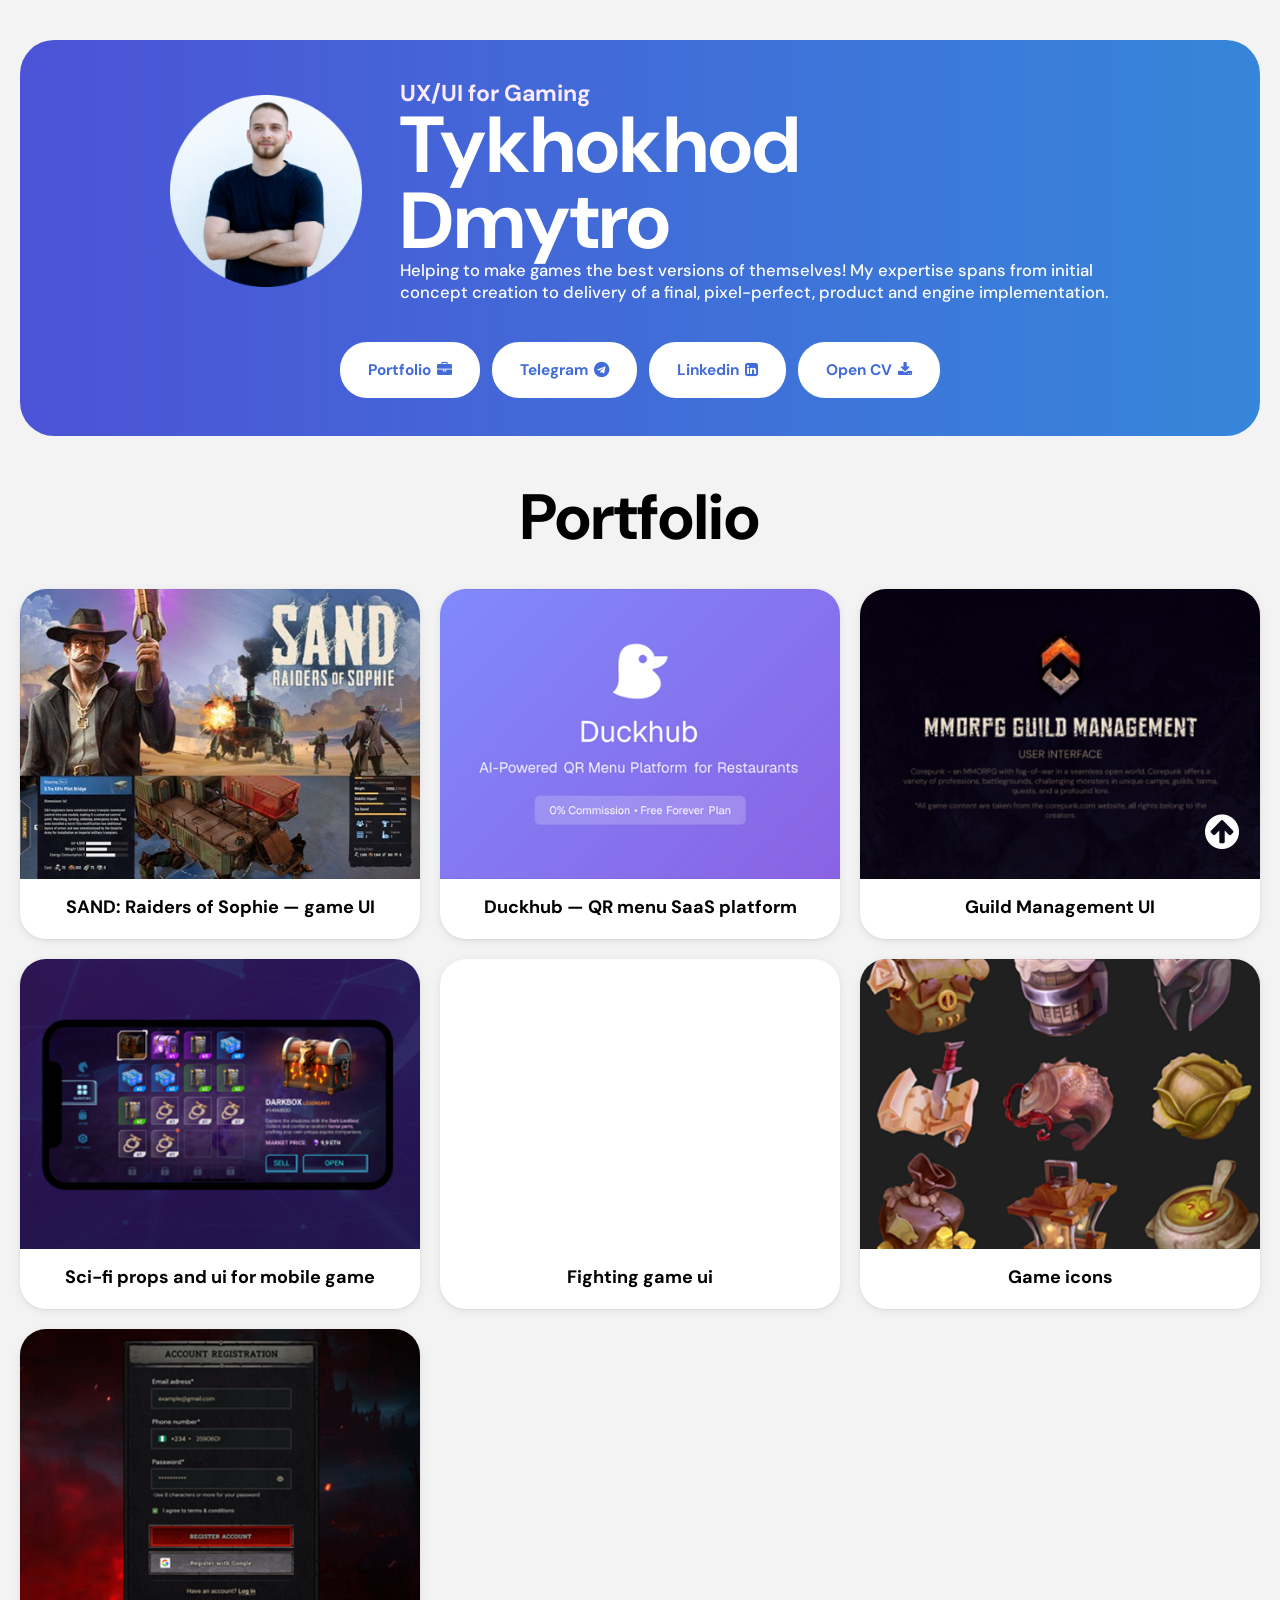
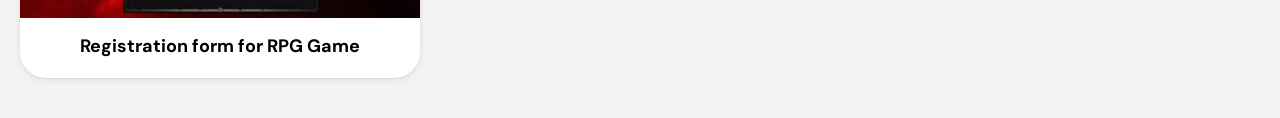
==== index.html @ 4eb7c81b "Make the hero fluid and level the header buttons Portfolio was the only button rendered in the orang" ====
<!DOCTYPE html>
<html lang="en">
<head>
    <meta charset="UTF-8">
    <meta name="viewport" content="width=device-width, initial-scale=1, shrink-to-fit=no">
    <title>Portfolio</title>
    <link rel="stylesheet" href="static/main.css">
    <link rel="stylesheet" href="static/default.css">
    <link rel="stylesheet" href="https://fonts.googleapis.com/css?family=DM Sans">
    <link rel="icon" type="image/png" href="assets/images/img_Profile.png">
    <link rel="stylesheet" href="static/font-awesome-4.7.0/css/font-awesome.min.css">
    <style>
        body {
            font-family: "DM Sans", sans-serif;
        }
    </style>
</head>
<body>
<div class="container">
    <div class="main">
        <header>
            <div class="logo-section">
                <div class="avatar">
                    <img src="assets/images/img_Profile.png" alt="avatar">
                </div>
                <div class="wrap-description">
                    <div class="profile">UX/UI for Gaming</div>
                    <div class="name">
                        <div>Tykhokhod</div>
                        <div class="first-name">Dmytro</div>
                    </div>
                    <div class="description">
                        Helping to make games the best versions of themselves!
                        My expertise spans from initial concept creation to delivery of a final,
                        pixel-perfect, product and engine implementation.
                    </div>
                </div>
            </div>
        </header>


        <nav>
            <div class="btn-block">
                <div class="adapted">
                    <button class="btn btn-common" type="button" onclick="moveToPosition(portfolioSection)">
                        <span>Portfolio</span>
                        <i class="fa fa-briefcase"></i>
                    </button>
                    <button class="btn btn-common" type="button" onclick="openUrlInNewTab(telegramUrl)">
                        <span class="telegram">Telegram</span>
                        <i class="fa fa-telegram"></i>
                    </button>
                    <button class="btn btn-common" type="button" onclick="openUrlInNewTab(linkedinUrl)">
                        <span class="linkedin">Linkedin</span>
                        <i class="fa fa-linkedin-square"></i>
                    </button>
                </div>
                <button class="btn btn-common" type="button" onclick="openUrlInNewTab(cvUrl)">
                    <span>Open CV</span>
                    <i class="fa fa-download"></i>
                </button>
            </div>
        </nav>

    </div>
</div>

<main>
    <div class="portfolio">
        <div class="title">
            Portfolio
        </div>
        <div class="content">
            
            <!-- One wrapping grid: add a card anywhere and the rows re-flow themselves. -->
            <div class="cards">
                <a class="card" href="https://store.steampowered.com/app/1431300/SAND_Raiders_of_Sophie/"
                   target="_blank" rel="noopener noreferrer">
                    <div class="card-media">
                        <img src="assets/images/sand_raiders_of_sophie.jpg"
                             alt="SAND: Raiders of Sophie key art and in-game builder interface">
                    </div>
                    <div class="card-name">SAND: Raiders of Sophie — game UI</div>
                </a>

                <a class="card" href="https://www.duck-hub.com/" target="_blank" rel="noopener noreferrer">
                    <div class="card-media">
                        <img src="assets/images/duckhub.png" alt="Duckhub QR menu platform">
                    </div>
                    <div class="card-name">Duckhub — QR menu SaaS platform</div>
                </a>

                <a class="card" href="https://www.behance.net/gallery/183406741/Guild-Management-Game-UIUX-Design"
                   target="_blank" rel="noopener noreferrer">
                    <div class="card-media">
                        <img src="assets/images/guild-management-ui.png" alt="Guild management game UI">
                    </div>
                    <div class="card-name">Guild Management UI</div>
                </a>

                <a class="card" href="assets/images/scifi_mobile_game.png" target="_blank" rel="noopener noreferrer">
                    <div class="card-media">
                        <img src="assets/images/scifi-props-mobile-game.png" alt="Sci-fi props and UI for a mobile game">
                    </div>
                    <div class="card-name">Sci-fi props and ui for mobile game</div>
                </a>

                <div class="card card-video">
                    <div class="card-media">
                        <iframe src="https://www.youtube.com/embed/bzh3uiaKFiM/?rel=0"
                                title="Fighting game UI showreel"
                                allow="accelerometer; clipboard-write; encrypted-media; gyroscope; picture-in-picture"
                                allowfullscreen></iframe>
                    </div>
                    <div class="card-name">Fighting game ui</div>
                </div>

                <a class="card" href="https://www.artstation.com/artwork/xJELr4" target="_blank" rel="noopener noreferrer">
                    <div class="card-media">
                        <img src="assets/images/game-icons.png" alt="Game icons">
                    </div>
                    <div class="card-name">Game icons</div>
                </a>

                <a class="card" href="https://www.figma.com/file/7AlN049v7YyGA1jC8XgDGQ/Registration-Form-for-RPG-Game%2C-input-and-button-kit?type=design&node-id=0-1&mode=design&t=4PBK07kCo82uoW28-0"
                   target="_blank" rel="noopener noreferrer">
                    <div class="card-media">
                        <img src="assets/images/registration-form-rpg.png" alt="Registration form for an RPG game">
                    </div>
                    <div class="card-name">Registration form for RPG Game</div>
                </a>
            </div>


            <button class="btn to-top" onclick="moveToPosition(logoSection)"><i class="fa fa-arrow-circle-up"></i></button>
        </div>
    </div>
</main>

<script src="static/app.js"></script>
</body>
</html>
---- static/main.css ----
body {
    display: flex;
    flex-direction: column;
    align-items: center;
    justify-content: center;
    background: #F3F3F3;
    max-width: 100%;
}

.container {
    width: 100%;
    max-width: 1450px;
    padding: 0 20px;
    display: flex;
    flex-direction: column;
    justify-content: center;
    align-items: center;
}

/* Fluid padding instead of the old fixed 40px 255px: that padding alone
   claimed 510px, which is why every narrow breakpoint had to pin .main to
   a hand-picked width to stop it bursting out of the viewport. */
.main {
    width: 100%;
    background: linear-gradient(to left, #3686DA, #4C53D6);
    border-radius: 34px;
    padding: clamp(24px, 3vw, 40px) clamp(20px, 5vw, 70px);
    margin-top: 40px;
}

/* wrap does the work a `flex-direction: column` breakpoint used to do:
   the text drops under the avatar exactly when it no longer fits. */
.logo-section {
    display: flex;
    flex-wrap: wrap;
    justify-content: center;
    align-items: center;
    gap: clamp(16px, 3vw, 40px);
    max-width: 940px;
    margin: 0 auto;
}
.wrap-description {
    flex: 1 1 340px;
    min-width: 0;
}

.avatar img {
    display: block;
    width: clamp(120px, 15vw, 221px);
    height: auto;
}

.profile {
    font-weight: 700;
    font-size: clamp(16px, 1.8vw, 24px);
    color: #FAEBFF;
}

/* One fluid ramp replaces the 88px / 28px / 28px / 28px staircase. */
.name {
    color: white;
    font-weight: 700 !important;
    font-size: clamp(36px, 6.2vw, 88px);
    line-height: 0.95;
    display: flex;
    flex-direction: column;
}

.description {
    font-size: clamp(14px, 1.3vw, 18px);
    font-weight: 500;
    color: white
}

.adapted {
    display: flex;
    flex-wrap: wrap;
    justify-content: center;
    gap: 12px;
}

.btn-block {
    display: flex;
    flex-wrap: wrap;
    justify-content: center;
    gap: 12px;
    margin-top: clamp(24px, 3vw, 40px);
}

.btn {
    border: none;
    outline: none;
    border-radius: 27px;
    padding: clamp(12px, 1.5vw, 18px) clamp(18px, 2.2vw, 28px);
    display: flex;
    justify-content: space-between;
    align-items: center;
    font-size: clamp(15px, 1.2vw, 18px);
    font-weight: 700;
    cursor: pointer;
}
.btn span {
    margin-right: 6px;
}

.btn img {
    width: 12px;
    height: 12px;
}

.btn-common {
    color: #426CD9;
    background: white;
}

.btn-common:hover {
    color: white;
    background: linear-gradient(to right, #FD5C33 0%, #FF5033 100%, #FC5F33 100%);
}

.btn-common:active {
    box-shadow: 0 0 3px 1px rgba(255, 255, 255, 0.5);
    background: #F04B26;
}
.btn-common:focus-visible {
    outline: 3px solid white;
    outline-offset: 3px;
}
.btn-play {
    background: #3B7BDA;
    width: 82px;
    height: 82px;
    border-radius: 50%;
    display: flex;justify-content: center;
    align-items: center;
    position: absolute;
    z-index: 12;
    top: 40%;
    left: 44%
}
.btn-play:hover {
    background: #5F9FFF;
}
.btn-play:active {
    background: #3B7BDA;
    box-shadow: 0 0 3px 1px rgba(255, 255, 255, 0.5);
}
.btn-play img {
    width: 38px;
    height: 38px;
}
.portfolio {
    width: 100%;
    display: flex;
    flex-direction: column;
    align-items: center;
    justify-content: center;
    font-size: 28px;
}
.portfolio .title {
    font-weight: 700;
    font-size: clamp(32px, 5vw, 68px);
    margin: 40px 0 30px;
}
.content {
    position: relative;
    width: 100%;
    max-width: 1469px; /* grid 1429 + 20px gutter each side */
    margin: 0 auto;
    padding: 0 20px 40px;
}
.to-top {
    position: fixed;
    z-index: 10;
    right: 20px;
    bottom: 30px;
    border-radius: 50%;
    width: 76px;
    font-size: 40px;
    color: white;
    background: linear-gradient(to right, #FD5C33 0%, #FF5033 100%, #FC5F33 100%);
    display: flex;
    justify-content: center;
    align-items: center;
    visibility: hidden;
}
.to-top:hover {
    color: white;
    box-shadow: 0 0 3px 1px rgba(0, 0, 0, 0.2);
}
.to-top:active {
    color: white;
    box-shadow: 0 0 3px 1px rgba(0, 0, 0, 0.5);
}
/* Responsive grid: cards reflow on their own, so rows are never hand-split.
   auto-fit keeps every column the same width, so a lone card on the last
   row stays the size of its siblings instead of stretching to fill it.
   min(100%, 380px) lets the track shrink below 380px on narrow phones
   instead of overflowing the screen. */
.cards {
    display: grid;
    grid-template-columns: repeat(auto-fit, minmax(min(100%, 380px), 1fr));
    gap: 20px;
    width: 100%;
    max-width: 1429px; /* 3 x 463 + 2 x 20 gap */
    margin: 0 auto;
}
.card {
    width: 100%;
    max-width: 463px;
    margin: 0 auto;
    border-radius: 26px;
    overflow: hidden;
    background: white;
    color: inherit;
    text-decoration: none;
    box-shadow: 0 1px 2px rgba(0, 0, 0, 0.06), 0 2px 8px rgba(0, 0, 0, 0.08);
    /* Short and decelerating: the motion is nearly over by the time the eye
       settles on the card, which is what makes a hover feel responsive
       rather than slow. ease-in-out spends its first third accelerating,
       so the same distance reads as sluggish. */
    transition: transform 160ms cubic-bezier(0.2, 0, 0, 1),
                box-shadow 160ms cubic-bezier(0.2, 0, 0, 1);
    display: flex;
    flex-direction: column;
    cursor: pointer;
}
/* Lift carries the "this is clickable" message; the scale only has to be
   large enough to be felt, not seen. The deeper shadow does the rest. */
.card:hover {
    transform: translateY(-4px) scale(1.015);
    box-shadow: 0 4px 8px rgba(0, 0, 0, 0.07), 0 12px 24px rgba(0, 0, 0, 0.14);
}
.card:active {
    transform: translateY(-1px) scale(1.005);
    transition-duration: 80ms;
}
.card:focus-visible {
    outline: 3px solid #426CD9;
    outline-offset: 3px;
}
.card-video, .card-video:hover, .card-video:active {
    cursor: default;
    transform: none;
    box-shadow: 0 1px 2px rgba(0, 0, 0, 0.06), 0 2px 8px rgba(0, 0, 0, 0.08);
}

@media (prefers-reduced-motion: reduce) {
    .card {
        transition: box-shadow 160ms ease;
    }
    .card:hover, .card:active {
        transform: none;
    }
}

/* Fixed ratio box: the media keeps its shape at any card width, and
   flex: none stops the column layout from squeezing its height. */
.card-media {
    flex: none;
    width: 100%;
    aspect-ratio: 461 / 334;
}
.card-media img,
.card-media iframe {
    display: block;
    width: 100%;
    height: 100%;
    object-fit: cover;
}

.card-name {
    flex: 1 0 auto;
    display: flex;
    align-items: center;
    justify-content: center;
    text-align: center;
    padding: 16px 24px 20px;
    font-size: 18px;
    font-weight: 700;
}

.props-overlay {
    display: none;
    width: 100%;
    min-height: 100vh;
    height: 1500px;
    background: rgba(0, 0, 0, 0.4);
    position: absolute;
    z-index: 20;
    top: 0;
}

.props-overlay i {
    position: absolute;
    z-index: 40;
    right: 22%;
    top: 12px;
}

.props-overlay img {
    position: absolute;
    z-index: 30;
    width: 800px;
    max-width: 80%;
    min-height: 96%;
    height: 1460px;
    top: 30px;
    right: 25%;
}
.fa-close {
    color: white;
    cursor: pointer;
}

@media only screen and (max-width: 600px) {
    /* Below this width the hero has wrapped, so the copy is under the
       avatar rather than beside it and reads better centred. */
    .wrap-description {
        text-align: center;
    }
    .main {
        margin-top: 0;
    }
    .to-top {
        right: 5px;
        bottom: 5px;
        width: 65px;
    }
    .props-overlay img {
        width: 340px;
        max-width: 80%;
        right: 9%;
        height: 400px;
    }
    .props-overlay {
        background: none;
        height: 400px;
        margin-top: 15rem;
    }
    .props-overlay i {
        right: 7%;
        top: 3px;
    }
}

@media only screen and (min-width: 601px) and (max-width: 1023px) {
    .main {
        margin-top: 0;
    }
    .to-top {
        right: 5px;
        bottom: 5px;
        width: 65px;
    }
    .props-overlay img {
        width: 540px;
        max-width: 80%;
        right: 15%;
        height: 800px;
    }
    .props-overlay {
        background: none;
        height: 800px;
        margin-top: 15rem;
    }
    .props-overlay i {
        right: 17%;
        top: 0;
    }
}

@media only screen and (min-width: 1024px) and (max-width: 1366px) {
    .props-overlay img {
        width: 840px;
        max-width: 80%;
        right: 18%;
        height: 800px;
    }
    .props-overlay {
        background: none;
        height: 800px;
        margin-top: 15rem;
    }
}
---- static/default.css ----
* {
    margin: 0;
    padding: 0;
    border: 0;
    box-sizing: border-box;
}

body, h1, h2, h3, h4, h5, h6, p {
    font-family: inherit;
    font-weight: normal;
}

ul, ol {
    list-style: none;
}

button, input, select, textarea {
    margin: 0;
    padding: 0;
    border: none;
    background: none;
    font: inherit;
    color: inherit;
}
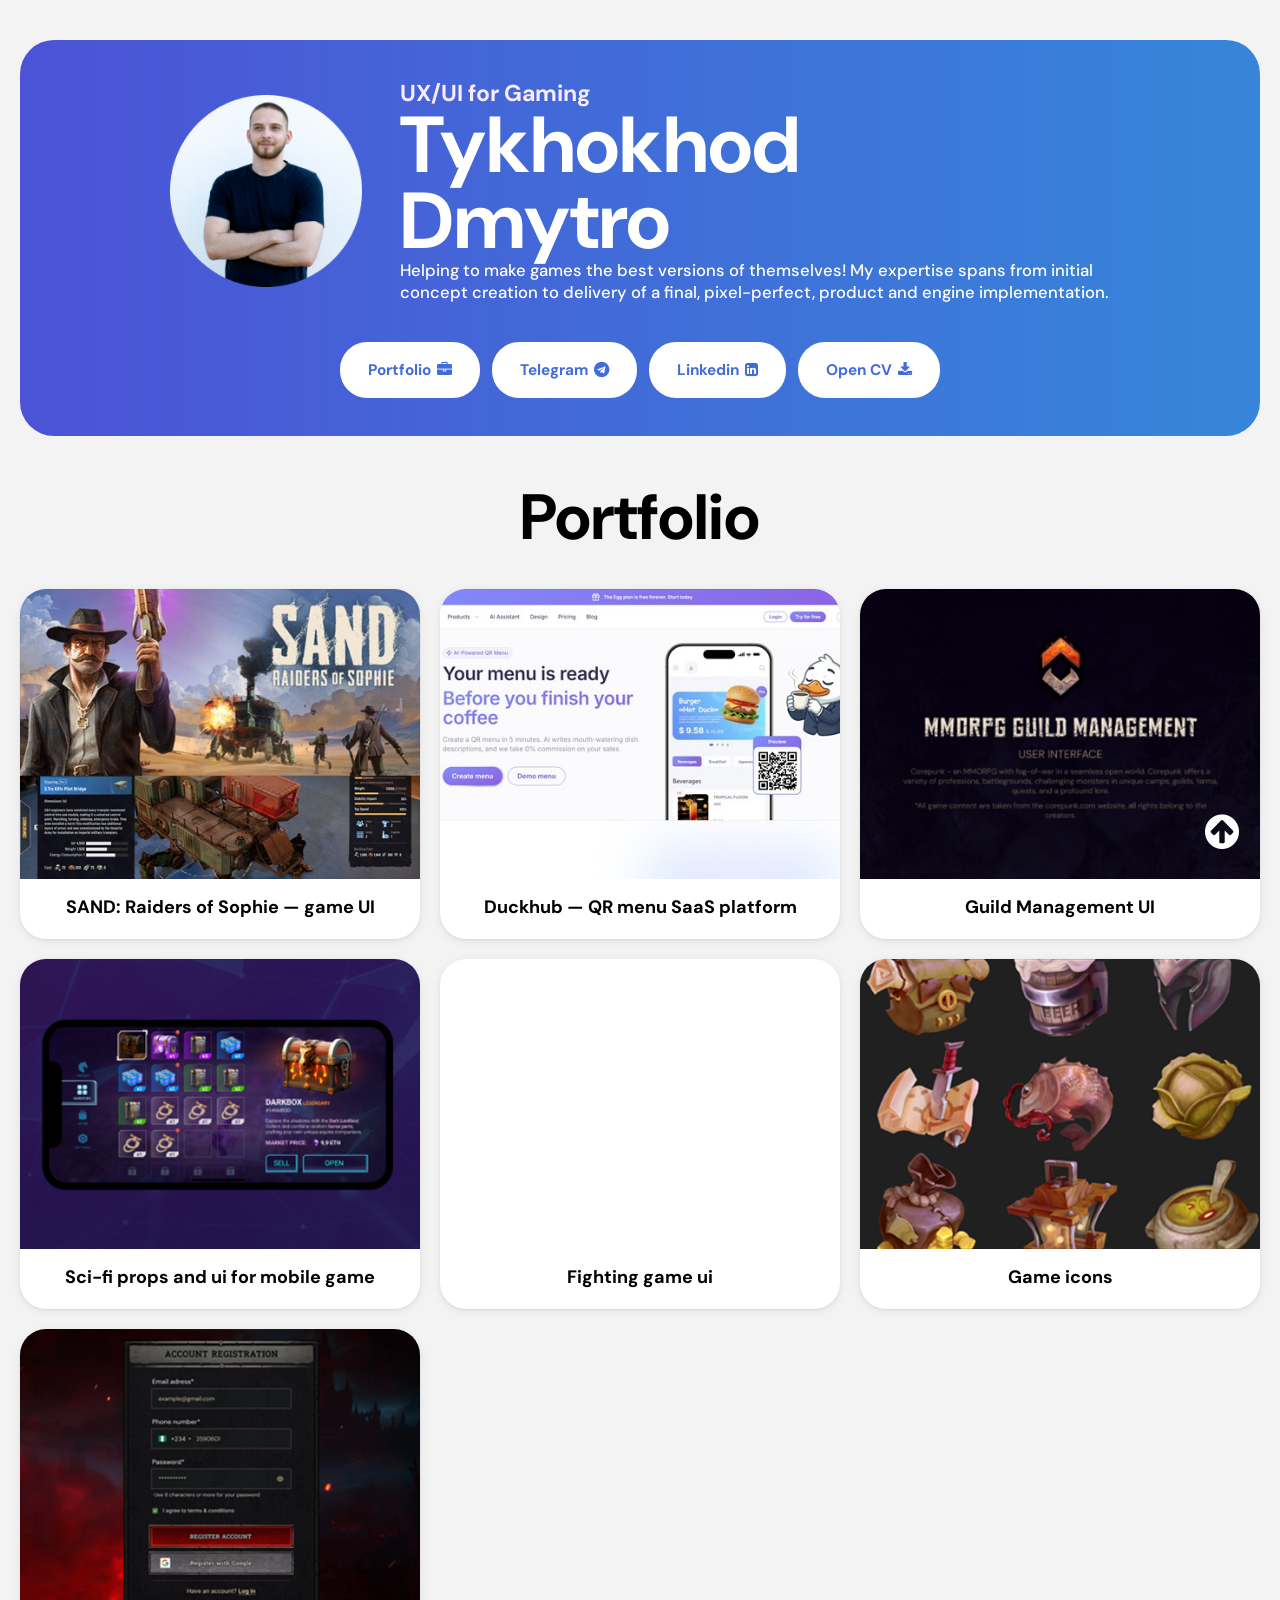
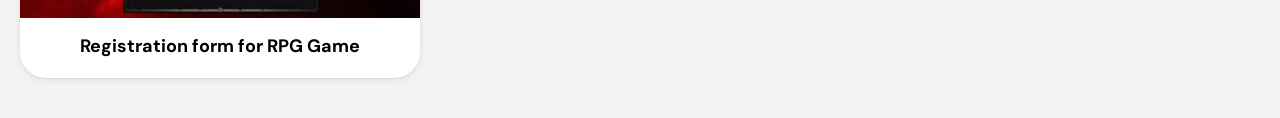
==== commit fe7f359d: "Use a screenshot of the live site for the Duckhub cover The OG banner was the brand card, not the wo" ====
--- a/index.html
+++ b/index.html
@@ -85,7 +85,7 @@
 
                 <a class="card" href="https://www.duck-hub.com/" target="_blank" rel="noopener noreferrer">
                     <div class="card-media">
-                        <img src="assets/images/duckhub.png" alt="Duckhub QR menu platform">
+                        <img src="assets/images/duckhub-site.jpg" alt="Duckhub landing page showing the QR menu on a phone">
                     </div>
                     <div class="card-name">Duckhub — QR menu SaaS platform</div>
                 </a>
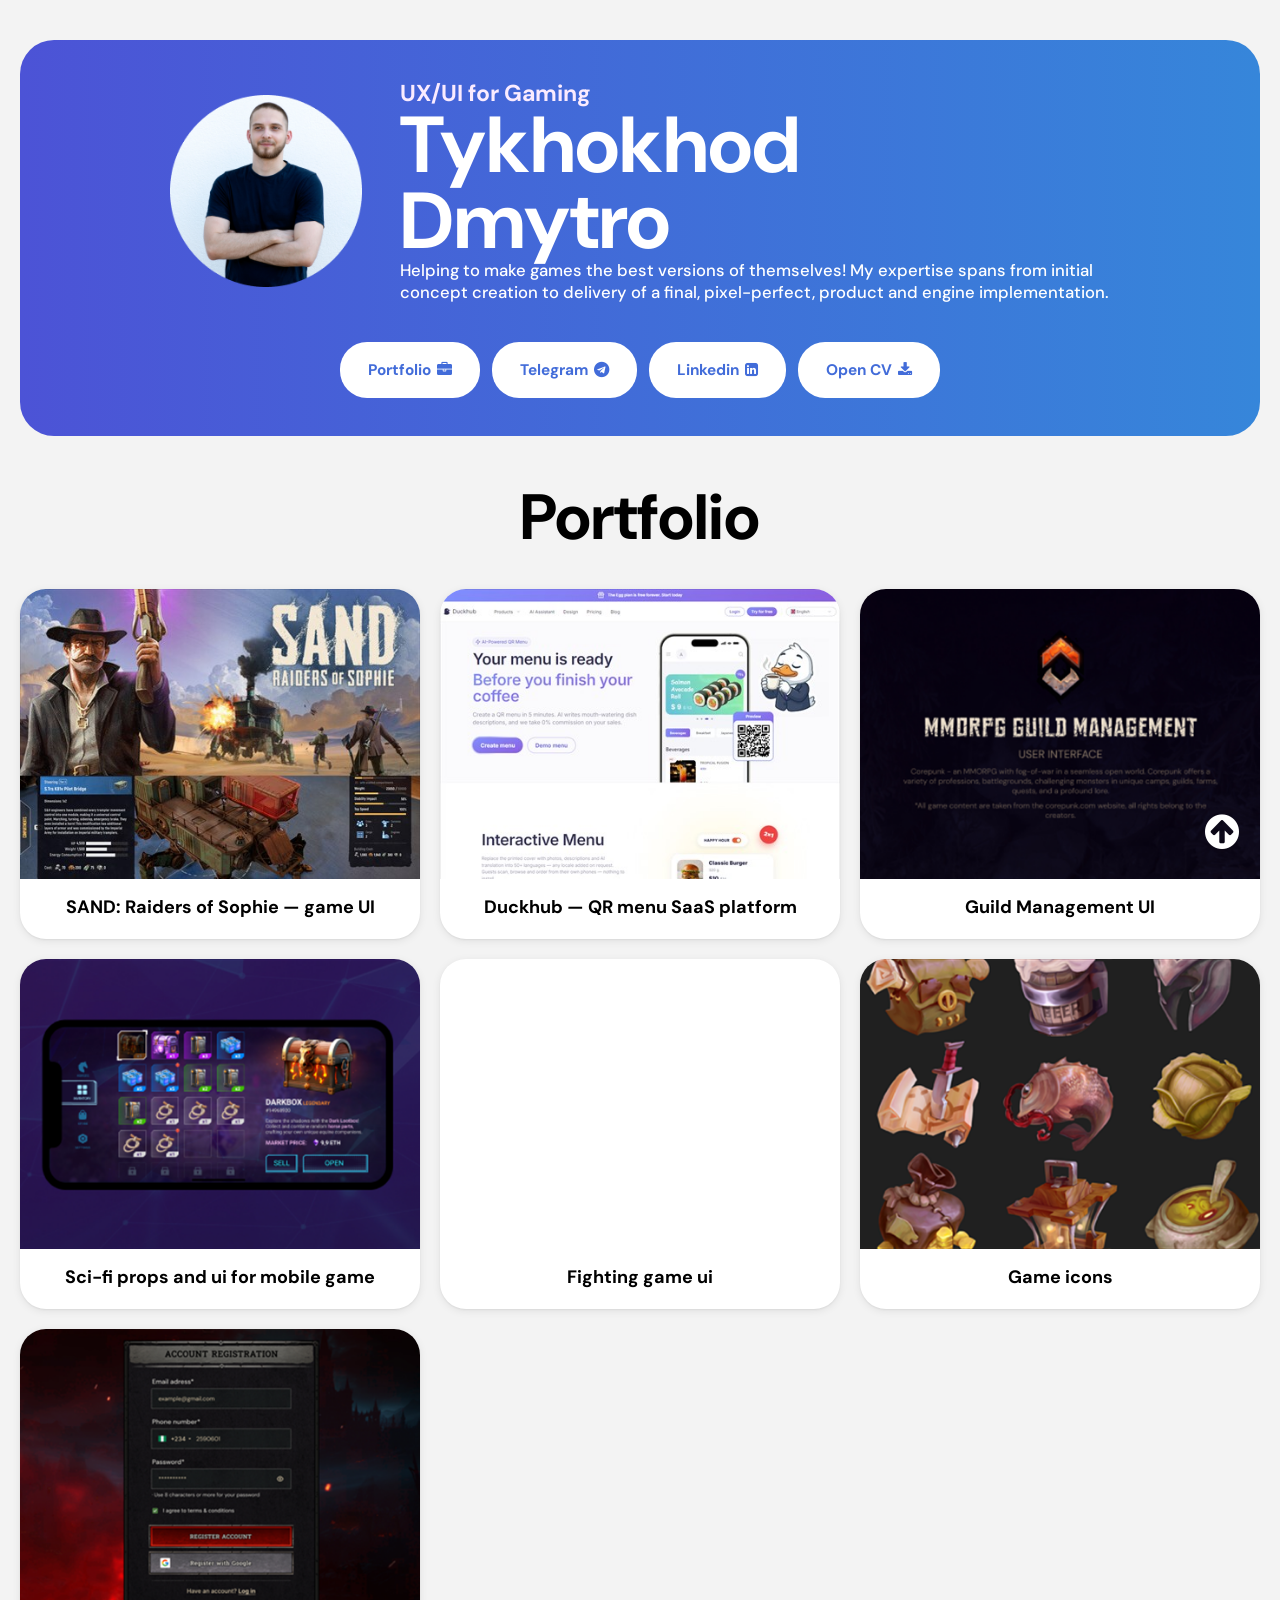
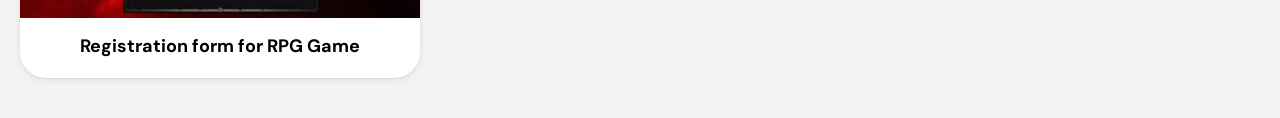
==== commit 5abdd0db: "Use the supplied screenshot for the Duckhub cover Replaces the capture I took with the screenshot pr" ====
--- a/index.html
+++ b/index.html
@@ -85,7 +85,7 @@
 
                 <a class="card" href="https://www.duck-hub.com/" target="_blank" rel="noopener noreferrer">
                     <div class="card-media">
-                        <img src="assets/images/duckhub-site.jpg" alt="Duckhub landing page showing the QR menu on a phone">
+                        <img src="assets/images/duckhub-landing.jpg" alt="Duckhub landing page showing the QR menu on a phone">
                     </div>
                     <div class="card-name">Duckhub — QR menu SaaS platform</div>
                 </a>
--- a/static/main.css
+++ b/static/main.css
@@ -267,6 +267,10 @@
     width: 100%;
     height: 100%;
     object-fit: cover;
+    /* If a cover is ever taller than the box, take the excess off the
+       bottom rather than the middle: the top of a screenshot carries the
+       header and headline, which is the part worth keeping. */
+    object-position: top center;
 }
 
 .card-name {
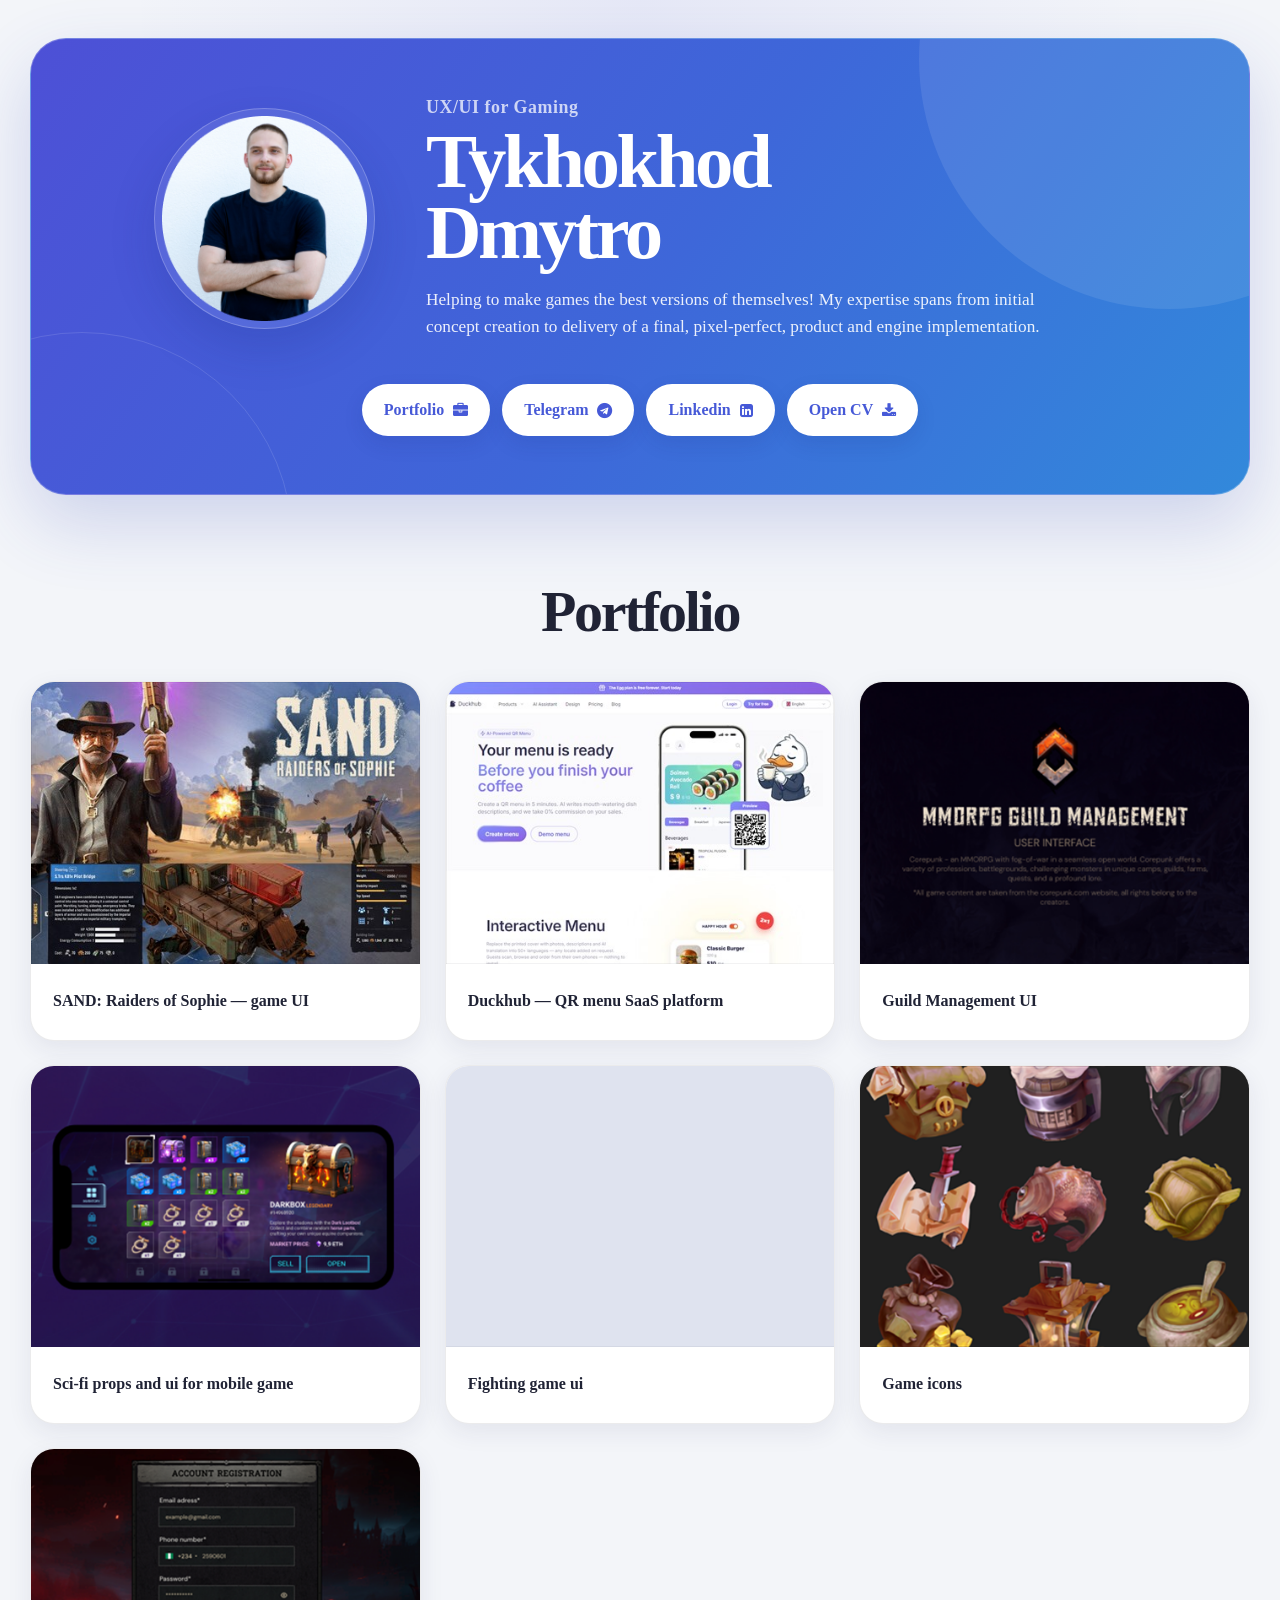
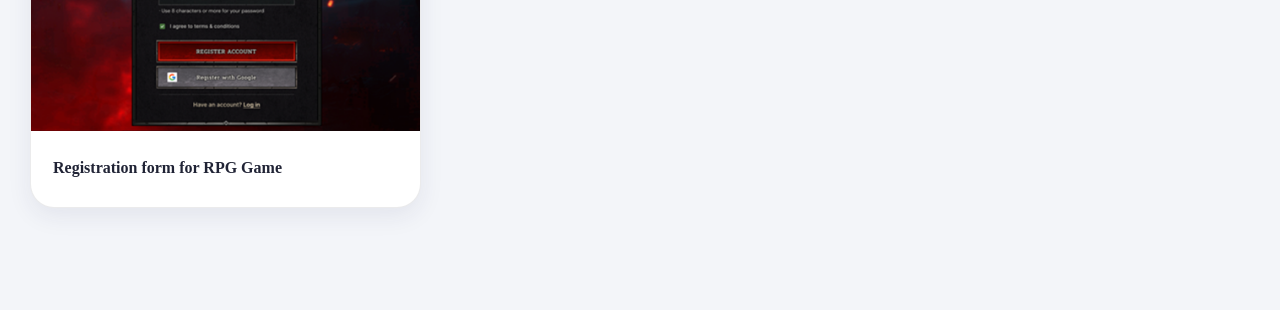
==== commit 96e05e30: "Polish responsive portfolio layout" ====
--- a/index.html
+++ b/index.html
@@ -3,17 +3,16 @@
 <head>
     <meta charset="UTF-8">
     <meta name="viewport" content="width=device-width, initial-scale=1, shrink-to-fit=no">
-    <title>Portfolio</title>
+    <meta name="theme-color" content="#4659d7">
+    <meta name="description" content="Dmytro Tykhokhod — UX/UI designer for games and digital products.">
+    <title>Dmytro Tykhokhod — Game UI/UX Designer</title>
     <link rel="stylesheet" href="static/main.css">
     <link rel="stylesheet" href="static/default.css">
-    <link rel="stylesheet" href="https://fonts.googleapis.com/css?family=DM Sans">
+    <link rel="preconnect" href="https://fonts.googleapis.com">
+    <link rel="preconnect" href="https://fonts.gstatic.com" crossorigin>
+    <link rel="stylesheet" href="https://fonts.googleapis.com/css2?family=DM+Sans:wght@400;500;600;700&amp;display=swap">
     <link rel="icon" type="image/png" href="assets/images/img_Profile.png">
     <link rel="stylesheet" href="static/font-awesome-4.7.0/css/font-awesome.min.css">
-    <style>
-        body {
-            font-family: "DM Sans", sans-serif;
-        }
-    </style>
 </head>
 <body>
 <div class="container">
@@ -39,26 +38,26 @@
         </header>
 
 
-        <nav>
+        <nav aria-label="Portfolio navigation">
             <div class="btn-block">
                 <div class="adapted">
-                    <button class="btn btn-common" type="button" onclick="moveToPosition(portfolioSection)">
+                    <button class="btn btn-common" type="button" data-scroll-target=".portfolio">
                         <span>Portfolio</span>
                         <i class="fa fa-briefcase"></i>
                     </button>
-                    <button class="btn btn-common" type="button" onclick="openUrlInNewTab(telegramUrl)">
+                    <a class="btn btn-common" href="https://t.me/dimatyk" target="_blank" rel="noopener noreferrer">
                         <span class="telegram">Telegram</span>
                         <i class="fa fa-telegram"></i>
-                    </button>
-                    <button class="btn btn-common" type="button" onclick="openUrlInNewTab(linkedinUrl)">
+                    </a>
+                    <a class="btn btn-common" href="https://www.linkedin.com/in/dmytro-tykhokhod-5a72621b6/" target="_blank" rel="noopener noreferrer">
                         <span class="linkedin">Linkedin</span>
                         <i class="fa fa-linkedin-square"></i>
-                    </button>
+                    </a>
                 </div>
-                <button class="btn btn-common" type="button" onclick="openUrlInNewTab(cvUrl)">
+                <a class="btn btn-common" href="https://drive.google.com/file/d/1KQ-A8HuBuYhqAQ2YOmH59eBYQNU2JqgN/view?usp=sharing" target="_blank" rel="noopener noreferrer">
                     <span>Open CV</span>
                     <i class="fa fa-download"></i>
-                </button>
+                </a>
             </div>
         </nav>
 
@@ -132,7 +131,9 @@
             </div>
 
 
-            <button class="btn to-top" onclick="moveToPosition(logoSection)"><i class="fa fa-arrow-circle-up"></i></button>
+            <button class="btn to-top" type="button" data-scroll-target=".container" aria-label="Back to top" title="Back to top">
+                <i class="fa fa-arrow-up" aria-hidden="true"></i>
+            </button>
         </div>
     </div>
 </main>
--- a/static/main.css
+++ b/static/main.css
@@ -1,77 +1,136 @@
+:root {
+    --page-bg: #f3f5f9;
+    --surface: #ffffff;
+    --text: #202335;
+    --muted: #697086;
+    --primary: #4659d7;
+    --primary-dark: #3446bd;
+    --accent: #ff5938;
+    --border: rgba(32, 35, 53, 0.09);
+    --shadow-sm: 0 8px 24px rgba(35, 42, 88, 0.08);
+    --shadow-md: 0 18px 50px rgba(35, 42, 88, 0.14);
+}
+
+html {
+    scroll-behavior: smooth;
+    overflow-x: hidden;
+}
+
 body {
+    min-width: 320px;
+    min-height: 100vh;
+    overflow-x: hidden;
+    background:
+        radial-gradient(circle at 50% 0, rgba(76, 83, 214, 0.08), transparent 32rem),
+        var(--page-bg);
+    color: var(--text);
+    font-family: "DM Sans", sans-serif;
+    -webkit-font-smoothing: antialiased;
+    text-rendering: optimizeLegibility;
+}
+
+.container {
+    width: 100%;
+    max-width: 1490px;
+    margin: 0 auto;
+    padding: 0 clamp(16px, 3vw, 30px);
+}
+
+.main {
+    position: relative;
+    isolation: isolate;
+    width: 100%;
+    margin-top: clamp(16px, 3vw, 40px);
+    overflow: hidden;
+    border: 1px solid rgba(255, 255, 255, 0.25);
+    border-radius: clamp(24px, 3vw, 36px);
+    padding: clamp(28px, 4.5vw, 64px) clamp(20px, 6vw, 84px);
+    background: linear-gradient(125deg, #4d50d6 0%, #3e67d9 52%, #3289db 100%);
+    box-shadow: 0 28px 70px rgba(55, 76, 184, 0.2);
+}
+
+.main::before,
+.main::after {
+    position: absolute;
+    z-index: -1;
+    border-radius: 50%;
+    content: "";
+    pointer-events: none;
+}
+
+.main::before {
+    top: -230px;
+    right: -170px;
+    width: 500px;
+    height: 500px;
+    background: rgba(255, 255, 255, 0.09);
+}
+
+.main::after {
+    bottom: -260px;
+    left: -160px;
+    width: 420px;
+    height: 420px;
+    border: 1px solid rgba(255, 255, 255, 0.12);
+}
+
+.logo-section {
+    display: flex;
+    align-items: center;
+    justify-content: center;
+    gap: clamp(24px, 4vw, 56px);
+    max-width: 1040px;
+    margin: 0 auto;
+}
+
+.avatar {
+    flex: 0 0 auto;
+    padding: 7px;
+    border: 1px solid rgba(255, 255, 255, 0.22);
+    border-radius: 50%;
+    background: rgba(255, 255, 255, 0.09);
+    box-shadow: 0 20px 45px rgba(24, 38, 122, 0.18);
+}
+
+.avatar img {
+    display: block;
+    width: clamp(144px, 16vw, 220px);
+    height: auto;
+}
+
+.wrap-description {
+    flex: 1 1 520px;
+    min-width: 0;
+    max-width: 700px;
+}
+
+.profile {
+    color: rgba(255, 255, 255, 0.74);
+    font-size: clamp(14px, 1.4vw, 19px);
+    font-weight: 700;
+    letter-spacing: 0.03em;
+}
+
+.name {
     display: flex;
     flex-direction: column;
-    align-items: center;
-    justify-content: center;
-    background: #F3F3F3;
-    max-width: 100%;
-}
-
-.container {
-    width: 100%;
-    max-width: 1450px;
-    padding: 0 20px;
-    display: flex;
-    flex-direction: column;
-    justify-content: center;
-    align-items: center;
-}
-
-/* Fluid padding instead of the old fixed 40px 255px: that padding alone
-   claimed 510px, which is why every narrow breakpoint had to pin .main to
-   a hand-picked width to stop it bursting out of the viewport. */
-.main {
-    width: 100%;
-    background: linear-gradient(to left, #3686DA, #4C53D6);
-    border-radius: 34px;
-    padding: clamp(24px, 3vw, 40px) clamp(20px, 5vw, 70px);
-    margin-top: 40px;
-}
-
-/* wrap does the work a `flex-direction: column` breakpoint used to do:
-   the text drops under the avatar exactly when it no longer fits. */
-.logo-section {
-    display: flex;
-    flex-wrap: wrap;
-    justify-content: center;
-    align-items: center;
-    gap: clamp(16px, 3vw, 40px);
-    max-width: 940px;
-    margin: 0 auto;
-}
-.wrap-description {
-    flex: 1 1 340px;
-    min-width: 0;
-}
-
-.avatar img {
-    display: block;
-    width: clamp(120px, 15vw, 221px);
-    height: auto;
-}
-
-.profile {
+    margin: 0.12em 0 0.24em;
+    color: #ffffff;
+    font-size: clamp(44px, 6vw, 84px);
     font-weight: 700;
-    font-size: clamp(16px, 1.8vw, 24px);
-    color: #FAEBFF;
-}
-
-/* One fluid ramp replaces the 88px / 28px / 28px / 28px staircase. */
-.name {
-    color: white;
-    font-weight: 700 !important;
-    font-size: clamp(36px, 6.2vw, 88px);
-    line-height: 0.95;
-    display: flex;
-    flex-direction: column;
+    letter-spacing: -0.045em;
+    line-height: 0.92;
 }
 
 .description {
-    font-size: clamp(14px, 1.3vw, 18px);
+    max-width: 650px;
+    color: rgba(255, 255, 255, 0.9);
+    font-size: clamp(15px, 1.35vw, 18px);
     font-weight: 500;
-    color: white
-}
-
+    line-height: 1.55;
+}
+
+.btn-block,
 .adapted {
     display: flex;
     flex-wrap: wrap;
@@ -80,311 +139,337 @@
 }
 
 .btn-block {
-    display: flex;
-    flex-wrap: wrap;
-    justify-content: center;
-    gap: 12px;
-    margin-top: clamp(24px, 3vw, 40px);
+    margin-top: clamp(28px, 4vw, 44px);
 }
 
 .btn {
-    border: none;
-    outline: none;
-    border-radius: 27px;
-    padding: clamp(12px, 1.5vw, 18px) clamp(18px, 2.2vw, 28px);
-    display: flex;
-    justify-content: space-between;
-    align-items: center;
-    font-size: clamp(15px, 1.2vw, 18px);
-    font-weight: 700;
-    cursor: pointer;
-}
-.btn span {
-    margin-right: 6px;
-}
-
-.btn img {
-    width: 12px;
-    height: 12px;
-}
-
-.btn-common {
-    color: #426CD9;
-    background: white;
-}
-
-.btn-common:hover {
-    color: white;
-    background: linear-gradient(to right, #FD5C33 0%, #FF5033 100%, #FC5F33 100%);
-}
-
-.btn-common:active {
-    box-shadow: 0 0 3px 1px rgba(255, 255, 255, 0.5);
-    background: #F04B26;
-}
-.btn-common:focus-visible {
-    outline: 3px solid white;
-    outline-offset: 3px;
-}
-.btn-play {
-    background: #3B7BDA;
-    width: 82px;
-    height: 82px;
-    border-radius: 50%;
-    display: flex;justify-content: center;
-    align-items: center;
-    position: absolute;
-    z-index: 12;
-    top: 40%;
-    left: 44%
-}
-.btn-play:hover {
-    background: #5F9FFF;
-}
-.btn-play:active {
-    background: #3B7BDA;
-    box-shadow: 0 0 3px 1px rgba(255, 255, 255, 0.5);
-}
-.btn-play img {
-    width: 38px;
-    height: 38px;
-}
-.portfolio {
-    width: 100%;
-    display: flex;
-    flex-direction: column;
+    display: inline-flex;
+    min-height: 52px;
     align-items: center;
     justify-content: center;
-    font-size: 28px;
-}
+    gap: 9px;
+    border: 0;
+    border-radius: 999px;
+    padding: 14px 22px;
+    color: var(--primary);
+    background: var(--surface);
+    box-shadow: 0 8px 20px rgba(28, 43, 121, 0.12);
+    cursor: pointer;
+    font-size: 16px;
+    font-weight: 700;
+    line-height: 1;
+    text-decoration: none;
+    transition: color 160ms ease, background 160ms ease, box-shadow 160ms ease, transform 160ms ease;
+}
+
+.btn i {
+    font-size: 0.95em;
+}
+
+.btn:hover {
+    color: #ffffff;
+    background: var(--accent);
+    box-shadow: 0 12px 26px rgba(234, 68, 38, 0.3);
+    transform: translateY(-2px);
+}
+
+.btn:active {
+    transform: translateY(0);
+}
+
+.btn:focus-visible,
+.card:focus-visible {
+    outline: 3px solid rgba(255, 255, 255, 0.95);
+    outline-offset: 4px;
+}
+
+.portfolio {
+    width: 100%;
+    padding-top: clamp(48px, 7vw, 88px);
+}
+
 .portfolio .title {
+    margin: 0 auto clamp(24px, 4vw, 40px);
+    padding: 0 20px;
+    color: var(--text);
+    font-size: clamp(34px, 5vw, 58px);
     font-weight: 700;
-    font-size: clamp(32px, 5vw, 68px);
-    margin: 40px 0 30px;
-}
+    letter-spacing: -0.04em;
+    line-height: 1;
+    text-align: center;
+}
+
 .content {
     position: relative;
     width: 100%;
-    max-width: 1469px; /* grid 1429 + 20px gutter each side */
+    max-width: 1490px;
     margin: 0 auto;
-    padding: 0 20px 40px;
-}
+    padding: 0 clamp(16px, 3vw, 30px) clamp(64px, 8vw, 110px);
+}
+
+.cards {
+    display: grid;
+    grid-template-columns: repeat(3, minmax(0, 1fr));
+    gap: clamp(16px, 2vw, 24px);
+    width: 100%;
+}
+
+.card {
+    display: flex;
+    min-width: 0;
+    flex-direction: column;
+    overflow: hidden;
+    border: 1px solid var(--border);
+    border-radius: 24px;
+    background: var(--surface);
+    box-shadow: var(--shadow-sm);
+    color: inherit;
+    cursor: pointer;
+    text-decoration: none;
+    transition: transform 180ms cubic-bezier(0.2, 0, 0, 1), box-shadow 180ms cubic-bezier(0.2, 0, 0, 1), border-color 180ms ease;
+}
+
+.card:hover {
+    border-color: rgba(70, 89, 215, 0.2);
+    box-shadow: var(--shadow-md);
+    transform: translateY(-5px);
+}
+
+.card:active {
+    transform: translateY(-1px);
+}
+
+.card:focus-visible {
+    outline-color: var(--primary);
+}
+
+.card-video,
+.card-video:hover,
+.card-video:active {
+    border-color: var(--border);
+    box-shadow: var(--shadow-sm);
+    cursor: default;
+    transform: none;
+}
+
+.card-media {
+    position: relative;
+    width: 100%;
+    aspect-ratio: 461 / 334;
+    overflow: hidden;
+    background: #dfe3ef;
+}
+
+.card-media::after {
+    position: absolute;
+    inset: 0;
+    border-bottom: 1px solid rgba(32, 35, 53, 0.06);
+    content: "";
+    pointer-events: none;
+}
+
+.card-media img,
+.card-media iframe {
+    display: block;
+    width: 100%;
+    height: 100%;
+    object-fit: cover;
+    object-position: top center;
+}
+
+.card-media img {
+    transition: transform 420ms cubic-bezier(0.2, 0, 0, 1);
+}
+
+.card:hover .card-media img {
+    transform: scale(1.025);
+}
+
+.card-name {
+    display: flex;
+    min-height: 76px;
+    align-items: center;
+    padding: 18px 22px 20px;
+    color: var(--text);
+    font-size: clamp(16px, 1.25vw, 18px);
+    font-weight: 700;
+    line-height: 1.35;
+}
+
 .to-top {
     position: fixed;
     z-index: 10;
-    right: 20px;
-    bottom: 30px;
+    right: clamp(14px, 2vw, 26px);
+    bottom: clamp(14px, 2vw, 26px);
+    width: 52px;
+    height: 52px;
+    padding: 0;
     border-radius: 50%;
-    width: 76px;
-    font-size: 40px;
-    color: white;
-    background: linear-gradient(to right, #FD5C33 0%, #FF5033 100%, #FC5F33 100%);
-    display: flex;
-    justify-content: center;
-    align-items: center;
-    visibility: hidden;
-}
+    color: #ffffff;
+    background: var(--accent);
+    box-shadow: 0 12px 28px rgba(234, 68, 38, 0.32);
+    opacity: 0;
+    pointer-events: none;
+    transform: translateY(12px);
+}
+
+.to-top.is-visible {
+    opacity: 1;
+    pointer-events: auto;
+    transform: translateY(0);
+}
+
 .to-top:hover {
-    color: white;
-    box-shadow: 0 0 3px 1px rgba(0, 0, 0, 0.2);
-}
-.to-top:active {
-    color: white;
-    box-shadow: 0 0 3px 1px rgba(0, 0, 0, 0.5);
-}
-/* Responsive grid: cards reflow on their own, so rows are never hand-split.
-   auto-fit keeps every column the same width, so a lone card on the last
-   row stays the size of its siblings instead of stretching to fill it.
-   min(100%, 380px) lets the track shrink below 380px on narrow phones
-   instead of overflowing the screen. */
-.cards {
-    display: grid;
-    grid-template-columns: repeat(auto-fit, minmax(min(100%, 380px), 1fr));
-    gap: 20px;
-    width: 100%;
-    max-width: 1429px; /* 3 x 463 + 2 x 20 gap */
-    margin: 0 auto;
-}
-.card {
-    width: 100%;
-    max-width: 463px;
-    margin: 0 auto;
-    border-radius: 26px;
-    overflow: hidden;
-    background: white;
-    color: inherit;
-    text-decoration: none;
-    box-shadow: 0 1px 2px rgba(0, 0, 0, 0.06), 0 2px 8px rgba(0, 0, 0, 0.08);
-    /* Short and decelerating: the motion is nearly over by the time the eye
-       settles on the card, which is what makes a hover feel responsive
-       rather than slow. ease-in-out spends its first third accelerating,
-       so the same distance reads as sluggish. */
-    transition: transform 160ms cubic-bezier(0.2, 0, 0, 1),
-                box-shadow 160ms cubic-bezier(0.2, 0, 0, 1);
-    display: flex;
-    flex-direction: column;
-    cursor: pointer;
-}
-/* Lift carries the "this is clickable" message; the scale only has to be
-   large enough to be felt, not seen. The deeper shadow does the rest. */
-.card:hover {
-    transform: translateY(-4px) scale(1.015);
-    box-shadow: 0 4px 8px rgba(0, 0, 0, 0.07), 0 12px 24px rgba(0, 0, 0, 0.14);
-}
-.card:active {
-    transform: translateY(-1px) scale(1.005);
-    transition-duration: 80ms;
-}
-.card:focus-visible {
-    outline: 3px solid #426CD9;
-    outline-offset: 3px;
-}
-.card-video, .card-video:hover, .card-video:active {
-    cursor: default;
-    transform: none;
-    box-shadow: 0 1px 2px rgba(0, 0, 0, 0.06), 0 2px 8px rgba(0, 0, 0, 0.08);
+    background: #f0492b;
+}
+
+@media (max-width: 1023px) {
+    .logo-section {
+        gap: 28px;
+    }
+
+    .cards {
+        grid-template-columns: repeat(2, minmax(0, 1fr));
+    }
+}
+
+@media (max-width: 700px) {
+    body {
+        background: var(--page-bg);
+    }
+
+    .container {
+        padding: 0 12px;
+    }
+
+    .main {
+        margin-top: 12px;
+        border-radius: 24px;
+        padding: 32px 18px 22px;
+    }
+
+    .logo-section {
+        flex-direction: column;
+        gap: 20px;
+        text-align: center;
+    }
+
+    .avatar {
+        padding: 5px;
+    }
+
+    .avatar img {
+        width: clamp(126px, 38vw, 168px);
+    }
+
+    .wrap-description {
+        flex-basis: auto;
+    }
+
+    .profile {
+        font-size: 14px;
+    }
+
+    .name {
+        margin-top: 0.15em;
+        font-size: clamp(42px, 14vw, 58px);
+        line-height: 0.94;
+    }
+
+    .description {
+        max-width: 34rem;
+        margin: 0 auto;
+        font-size: 15px;
+        line-height: 1.5;
+    }
+
+    .btn-block {
+        display: grid;
+        grid-template-columns: repeat(2, minmax(0, 1fr));
+        gap: 10px;
+        margin-top: 26px;
+    }
+
+    .adapted {
+        display: contents;
+    }
+
+    .btn {
+        width: 100%;
+        min-width: 0;
+        min-height: 50px;
+        padding: 13px 12px;
+        font-size: 15px;
+    }
+
+    .portfolio {
+        padding-top: 48px;
+    }
+
+    .portfolio .title {
+        margin-bottom: 24px;
+        font-size: 36px;
+    }
+
+    .content {
+        padding: 0 12px 72px;
+    }
+
+    .cards {
+        grid-template-columns: minmax(0, 1fr);
+        gap: 16px;
+    }
+
+    .card {
+        width: 100%;
+        max-width: none;
+        border-radius: 20px;
+    }
+
+    .card-name {
+        min-height: 68px;
+        padding: 16px 18px 18px;
+        font-size: 17px;
+    }
+
+    .to-top {
+        right: 12px;
+        bottom: 12px;
+        width: 48px;
+        height: 48px;
+    }
+}
+
+@media (max-width: 340px) {
+    .btn-block {
+        grid-template-columns: minmax(0, 1fr);
+    }
+
+    .main {
+        padding-inline: 14px;
+    }
+}
+
+@media (hover: none) {
+    .card:hover,
+    .btn:hover {
+        transform: none;
+    }
+
+    .card:hover .card-media img {
+        transform: none;
+    }
 }
 
 @media (prefers-reduced-motion: reduce) {
-    .card {
-        transition: box-shadow 160ms ease;
-    }
-    .card:hover, .card:active {
-        transform: none;
-    }
-}
-
-/* Fixed ratio box: the media keeps its shape at any card width, and
-   flex: none stops the column layout from squeezing its height. */
-.card-media {
-    flex: none;
-    width: 100%;
-    aspect-ratio: 461 / 334;
-}
-.card-media img,
-.card-media iframe {
-    display: block;
-    width: 100%;
-    height: 100%;
-    object-fit: cover;
-    /* If a cover is ever taller than the box, take the excess off the
-       bottom rather than the middle: the top of a screenshot carries the
-       header and headline, which is the part worth keeping. */
-    object-position: top center;
-}
-
-.card-name {
-    flex: 1 0 auto;
-    display: flex;
-    align-items: center;
-    justify-content: center;
-    text-align: center;
-    padding: 16px 24px 20px;
-    font-size: 18px;
-    font-weight: 700;
-}
-
-.props-overlay {
-    display: none;
-    width: 100%;
-    min-height: 100vh;
-    height: 1500px;
-    background: rgba(0, 0, 0, 0.4);
-    position: absolute;
-    z-index: 20;
-    top: 0;
-}
-
-.props-overlay i {
-    position: absolute;
-    z-index: 40;
-    right: 22%;
-    top: 12px;
-}
-
-.props-overlay img {
-    position: absolute;
-    z-index: 30;
-    width: 800px;
-    max-width: 80%;
-    min-height: 96%;
-    height: 1460px;
-    top: 30px;
-    right: 25%;
-}
-.fa-close {
-    color: white;
-    cursor: pointer;
-}
-
-@media only screen and (max-width: 600px) {
-    /* Below this width the hero has wrapped, so the copy is under the
-       avatar rather than beside it and reads better centred. */
-    .wrap-description {
-        text-align: center;
-    }
-    .main {
-        margin-top: 0;
-    }
+    html {
+        scroll-behavior: auto;
+    }
+
+    .btn,
+    .card,
+    .card-media img,
     .to-top {
-        right: 5px;
-        bottom: 5px;
-        width: 65px;
-    }
-    .props-overlay img {
-        width: 340px;
-        max-width: 80%;
-        right: 9%;
-        height: 400px;
-    }
-    .props-overlay {
-        background: none;
-        height: 400px;
-        margin-top: 15rem;
-    }
-    .props-overlay i {
-        right: 7%;
-        top: 3px;
-    }
-}
-
-@media only screen and (min-width: 601px) and (max-width: 1023px) {
-    .main {
-        margin-top: 0;
-    }
-    .to-top {
-        right: 5px;
-        bottom: 5px;
-        width: 65px;
-    }
-    .props-overlay img {
-        width: 540px;
-        max-width: 80%;
-        right: 15%;
-        height: 800px;
-    }
-    .props-overlay {
-        background: none;
-        height: 800px;
-        margin-top: 15rem;
-    }
-    .props-overlay i {
-        right: 17%;
-        top: 0;
-    }
-}
-
-@media only screen and (min-width: 1024px) and (max-width: 1366px) {
-    .props-overlay img {
-        width: 840px;
-        max-width: 80%;
-        right: 18%;
-        height: 800px;
-    }
-    .props-overlay {
-        background: none;
-        height: 800px;
-        margin-top: 15rem;
-    }
-}
-
+        transition: none;
+    }
+}
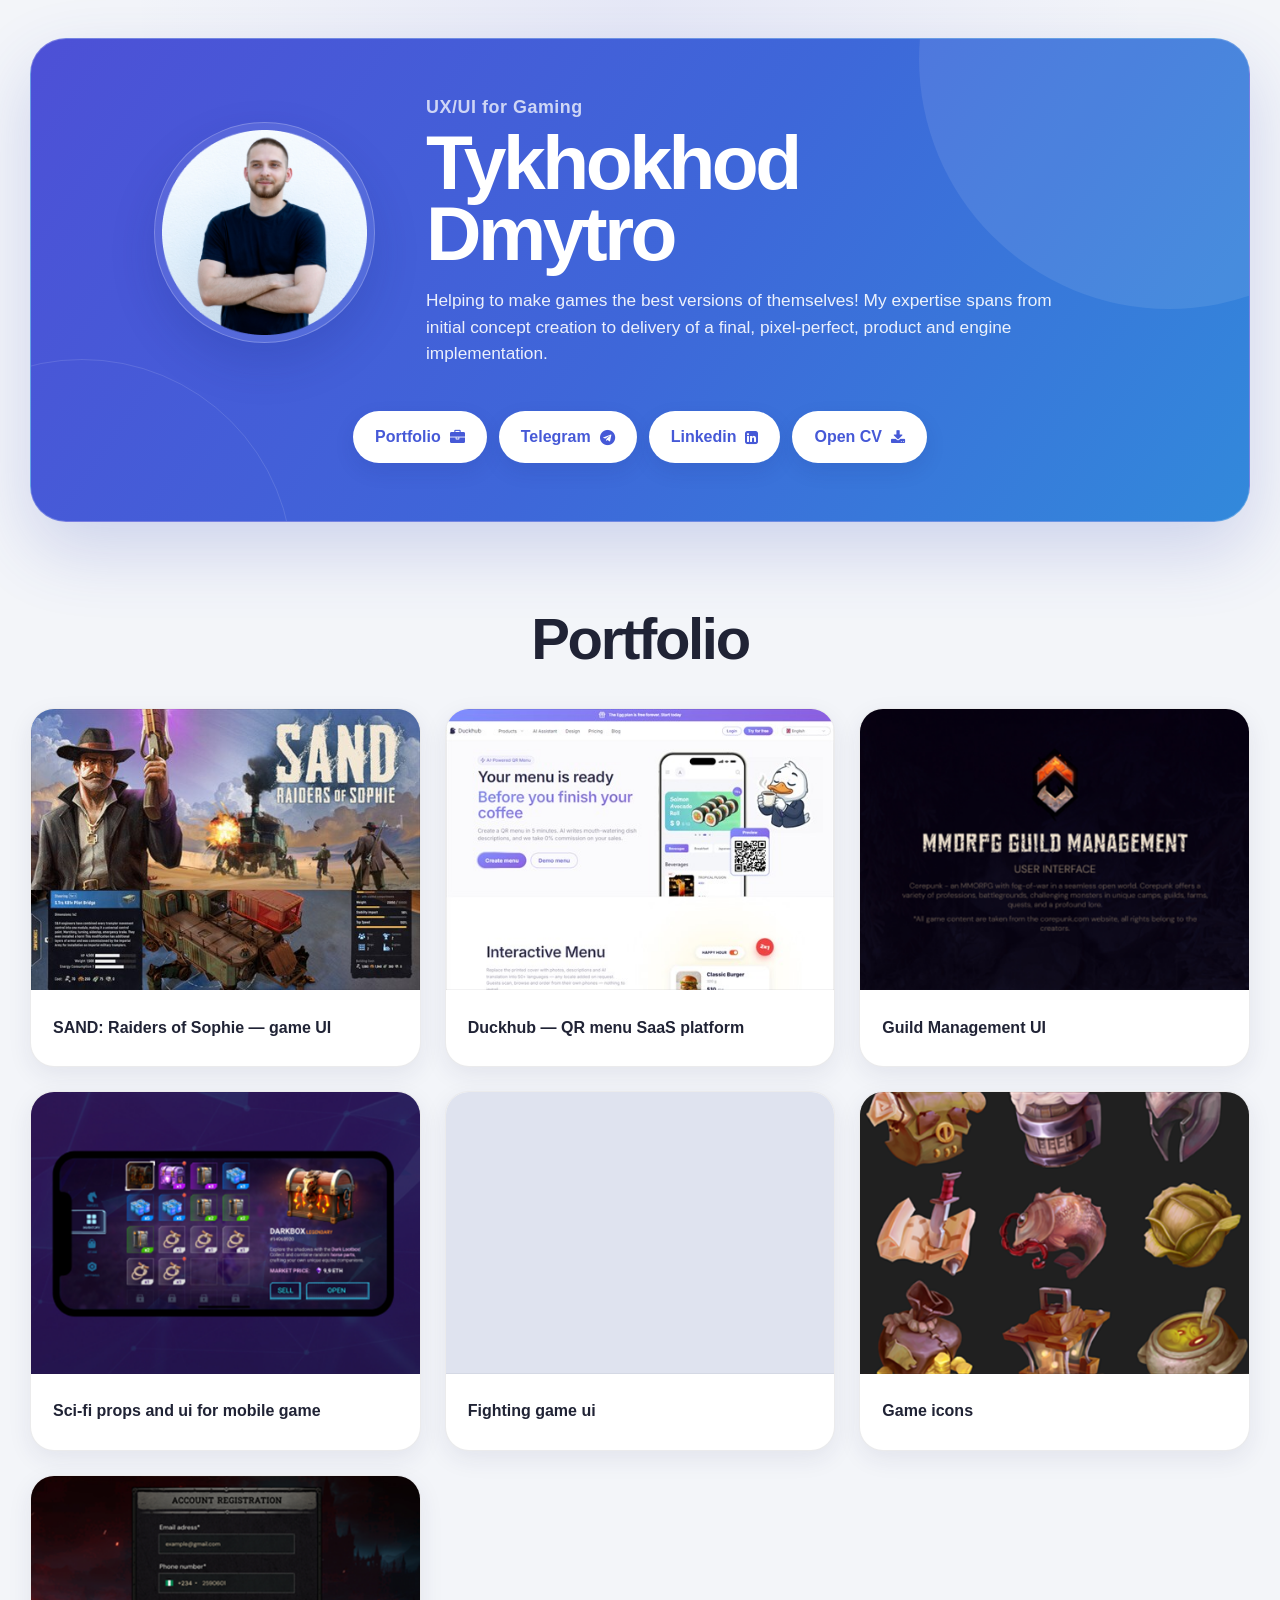
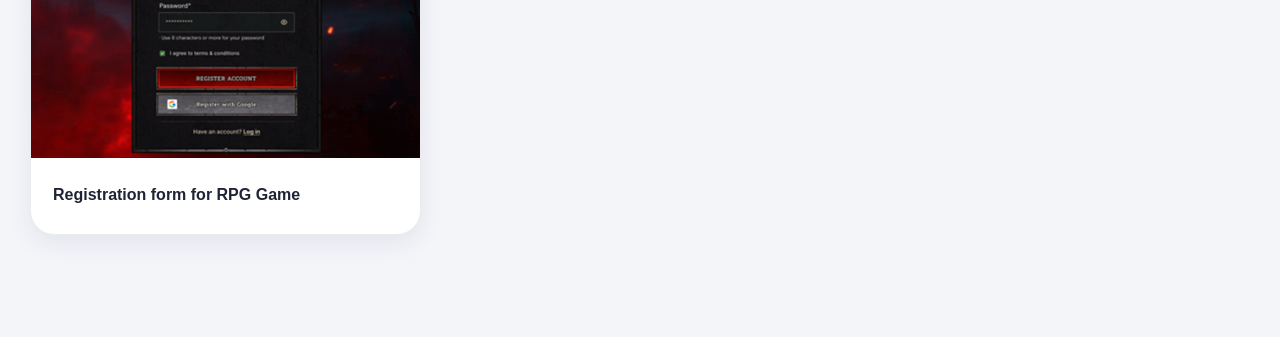
==== commit c3bf9996: "Fix Inter font stylesheet precedence" ====
--- a/index.html
+++ b/index.html
@@ -6,11 +6,11 @@
     <meta name="theme-color" content="#4659d7">
     <meta name="description" content="Dmytro Tykhokhod — UX/UI designer for games and digital products.">
     <title>Dmytro Tykhokhod — Game UI/UX Designer</title>
+    <link rel="stylesheet" href="static/default.css">
     <link rel="stylesheet" href="static/main.css">
-    <link rel="stylesheet" href="static/default.css">
     <link rel="preconnect" href="https://fonts.googleapis.com">
     <link rel="preconnect" href="https://fonts.gstatic.com" crossorigin>
-    <link rel="stylesheet" href="https://fonts.googleapis.com/css2?family=DM+Sans:wght@400;500;600;700&amp;display=swap">
+    <link rel="stylesheet" href="https://fonts.googleapis.com/css2?family=Inter:wght@400;500;600;700&amp;display=swap">
     <link rel="icon" type="image/png" href="assets/images/img_Profile.png">
     <link rel="stylesheet" href="static/font-awesome-4.7.0/css/font-awesome.min.css">
 </head>
--- a/static/main.css
+++ b/static/main.css
@@ -24,7 +24,7 @@
         radial-gradient(circle at 50% 0, rgba(76, 83, 214, 0.08), transparent 32rem),
         var(--page-bg);
     color: var(--text);
-    font-family: "DM Sans", sans-serif;
+    font-family: "Inter", sans-serif;
     -webkit-font-smoothing: antialiased;
     text-rendering: optimizeLegibility;
 }
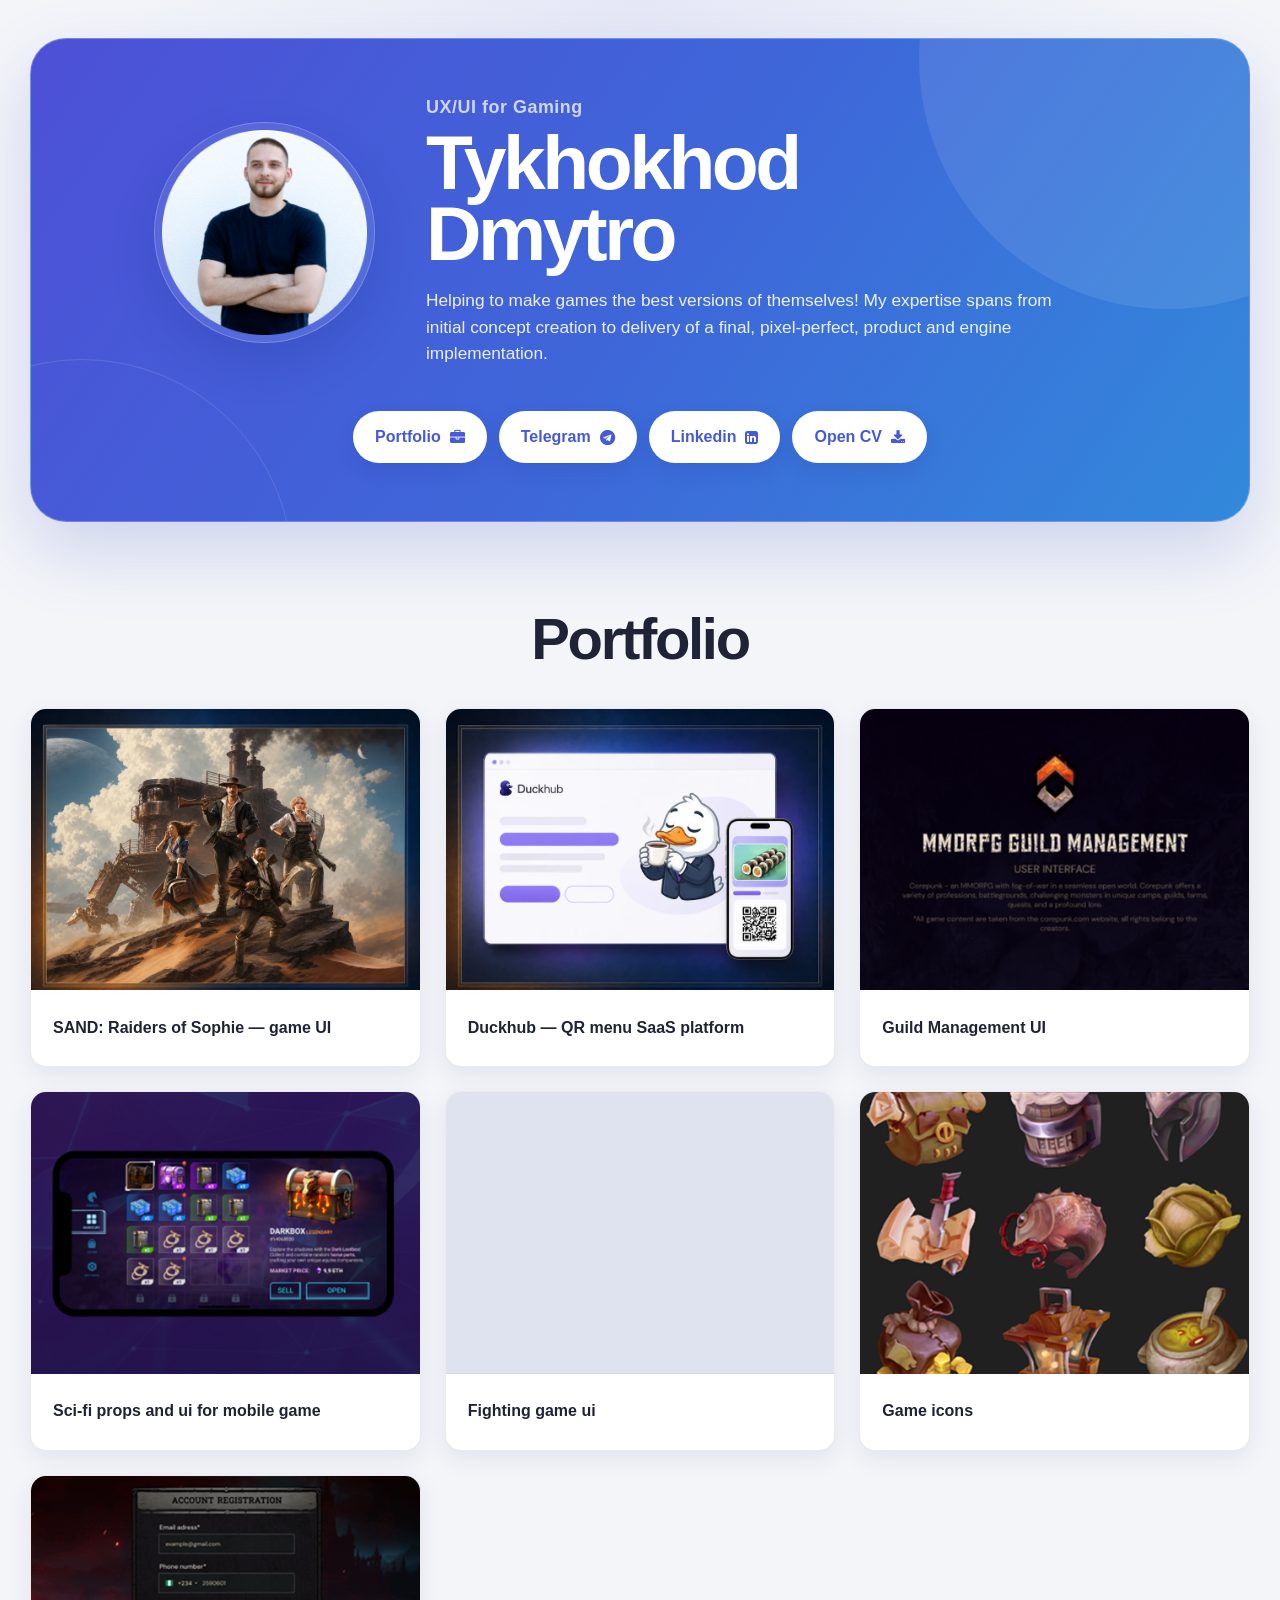
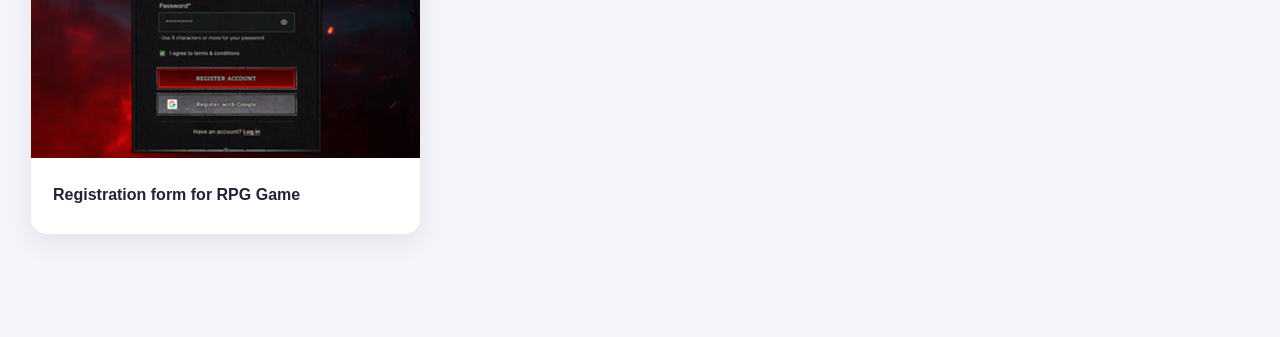
==== commit e164bb70: "Add unified project covers and soften card styling" ====
--- a/index.html
+++ b/index.html
@@ -77,6 +77,7 @@
                    target="_blank" rel="noopener noreferrer">
                     <div class="card-media">
                         <img src="assets/images/sand_raiders_of_sophie.jpg"
+                             data-cover-src="assets/images/generated-covers/sand-cover-v2.webp"
                              alt="SAND: Raiders of Sophie key art and in-game builder interface">
                     </div>
                     <div class="card-name">SAND: Raiders of Sophie — game UI</div>
@@ -84,7 +85,9 @@
 
                 <a class="card" href="https://www.duck-hub.com/" target="_blank" rel="noopener noreferrer">
                     <div class="card-media">
-                        <img src="assets/images/duckhub-landing.jpg" alt="Duckhub landing page showing the QR menu on a phone">
+                        <img src="assets/images/duckhub-landing.jpg"
+                             data-cover-src="assets/images/generated-covers/duckhub-cover-v2.webp"
+                             alt="Duckhub landing page showing the QR menu on a phone">
                     </div>
                     <div class="card-name">Duckhub — QR menu SaaS platform</div>
                 </a>
--- a/static/main.css
+++ b/static/main.css
@@ -107,7 +107,7 @@
 .profile {
     color: rgba(255, 255, 255, 0.74);
     font-size: clamp(14px, 1.4vw, 19px);
-    font-weight: 700;
+    font-weight: 600;
     letter-spacing: 0.03em;
 }
 
@@ -117,7 +117,7 @@
     margin: 0.12em 0 0.24em;
     color: #ffffff;
     font-size: clamp(44px, 6vw, 84px);
-    font-weight: 700;
+    font-weight: 600;
     letter-spacing: -0.045em;
     line-height: 0.92;
 }
@@ -126,7 +126,7 @@
     max-width: 650px;
     color: rgba(255, 255, 255, 0.9);
     font-size: clamp(15px, 1.35vw, 18px);
-    font-weight: 500;
+    font-weight: 400;
     line-height: 1.55;
 }
 
@@ -156,7 +156,7 @@
     box-shadow: 0 8px 20px rgba(28, 43, 121, 0.12);
     cursor: pointer;
     font-size: 16px;
-    font-weight: 700;
+    font-weight: 600;
     line-height: 1;
     text-decoration: none;
     transition: color 160ms ease, background 160ms ease, box-shadow 160ms ease, transform 160ms ease;
@@ -193,7 +193,7 @@
     padding: 0 20px;
     color: var(--text);
     font-size: clamp(34px, 5vw, 58px);
-    font-weight: 700;
+    font-weight: 600;
     letter-spacing: -0.04em;
     line-height: 1;
     text-align: center;
@@ -220,7 +220,7 @@
     flex-direction: column;
     overflow: hidden;
     border: 1px solid var(--border);
-    border-radius: 24px;
+    border-radius: 16px;
     background: var(--surface);
     box-shadow: var(--shadow-sm);
     color: inherit;
@@ -292,7 +292,7 @@
     padding: 18px 22px 20px;
     color: var(--text);
     font-size: clamp(16px, 1.25vw, 18px);
-    font-weight: 700;
+    font-weight: 600;
     line-height: 1.35;
 }
 
@@ -423,7 +423,7 @@
     .card {
         width: 100%;
         max-width: none;
-        border-radius: 20px;
+        border-radius: 14px;
     }
 
     .card-name {
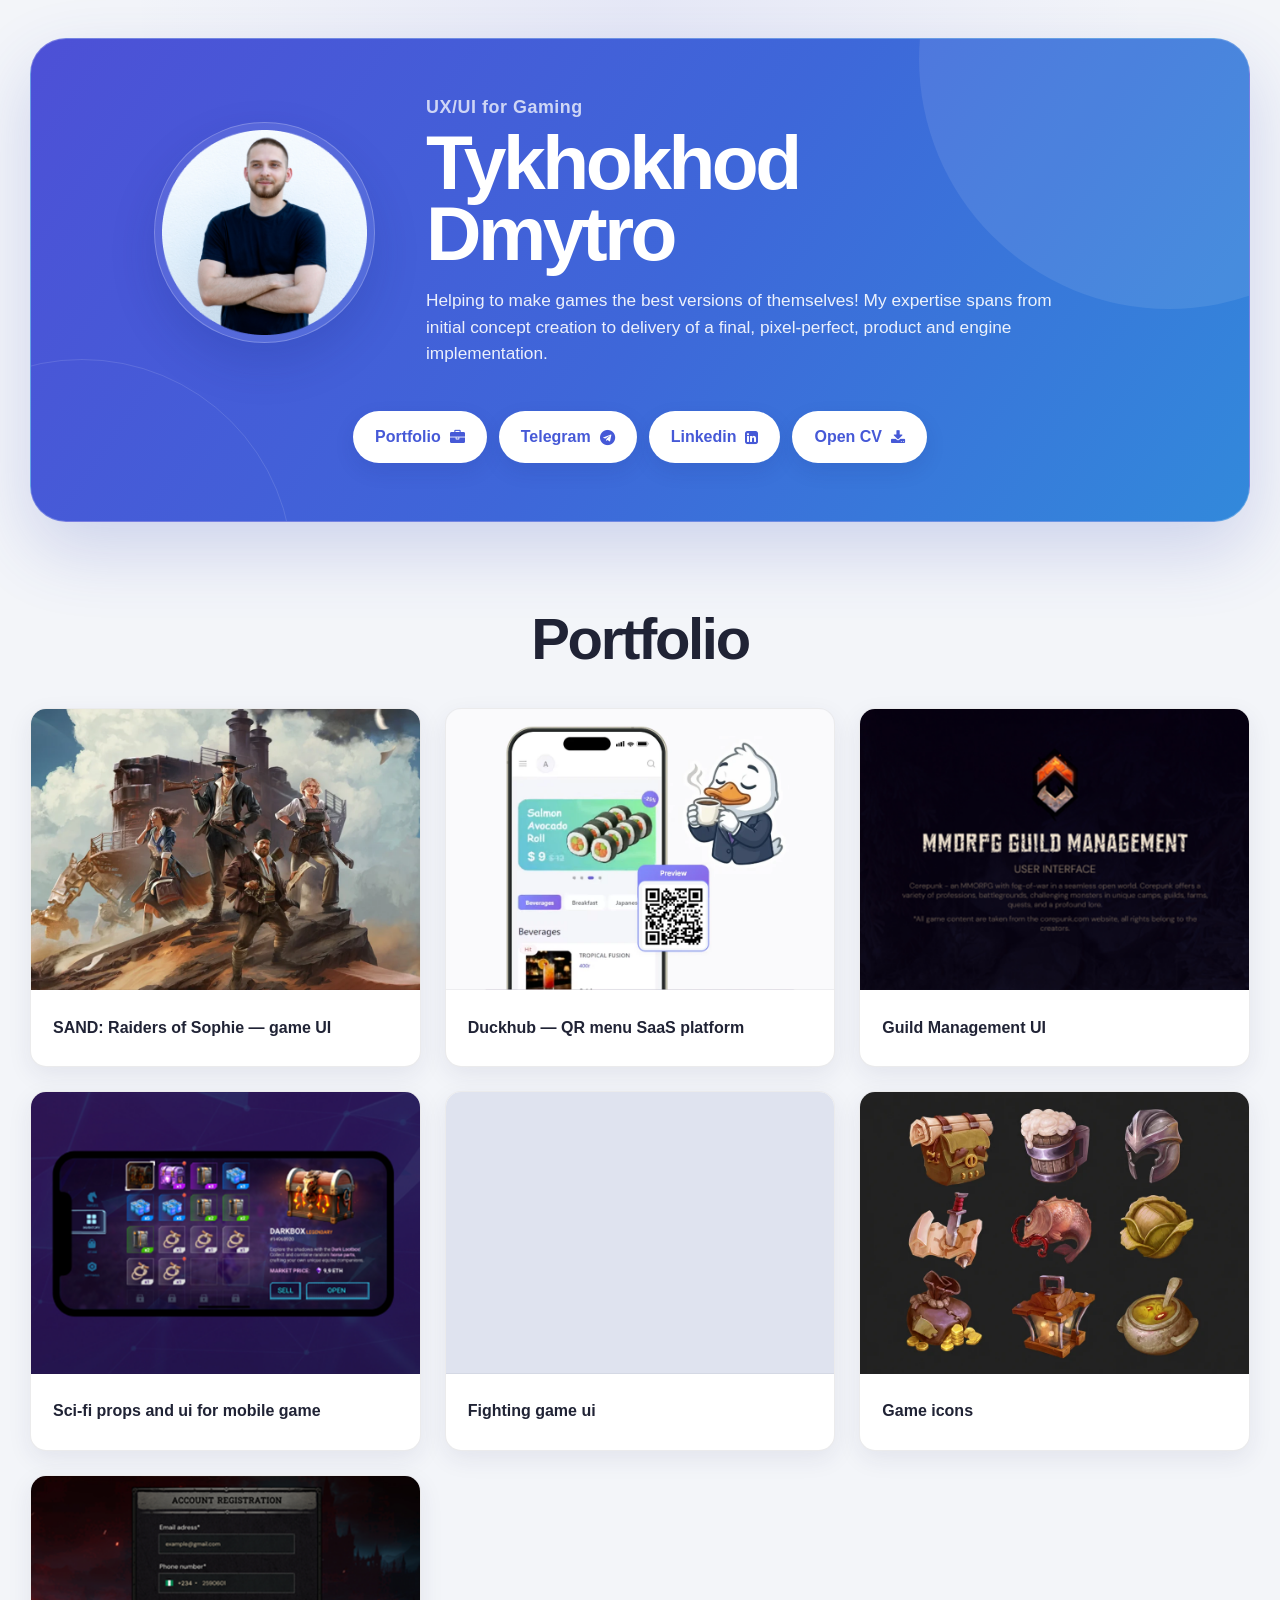
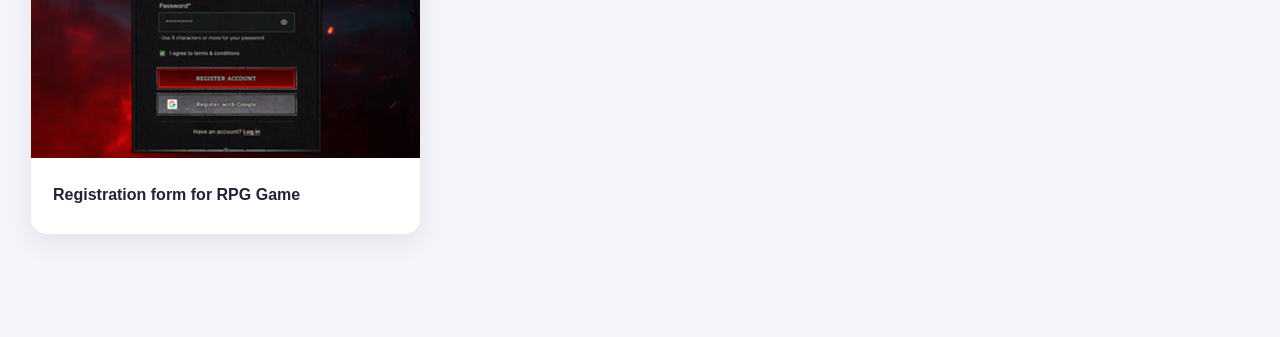
==== commit 21189e27: "Show complete game icon collection" ====
--- a/index.html
+++ b/index.html
@@ -119,7 +119,9 @@
 
                 <a class="card" href="https://www.artstation.com/artwork/xJELr4" target="_blank" rel="noopener noreferrer">
                     <div class="card-media">
-                        <img src="assets/images/game-icons.png" alt="Game icons">
+                        <img src="assets/images/game-icons.png"
+                             data-cover-src="assets/images/generated-covers/game-icons-cover-v2.webp"
+                             alt="Nine hand-painted fantasy game icons">
                     </div>
                     <div class="card-name">Game icons</div>
                 </a>
